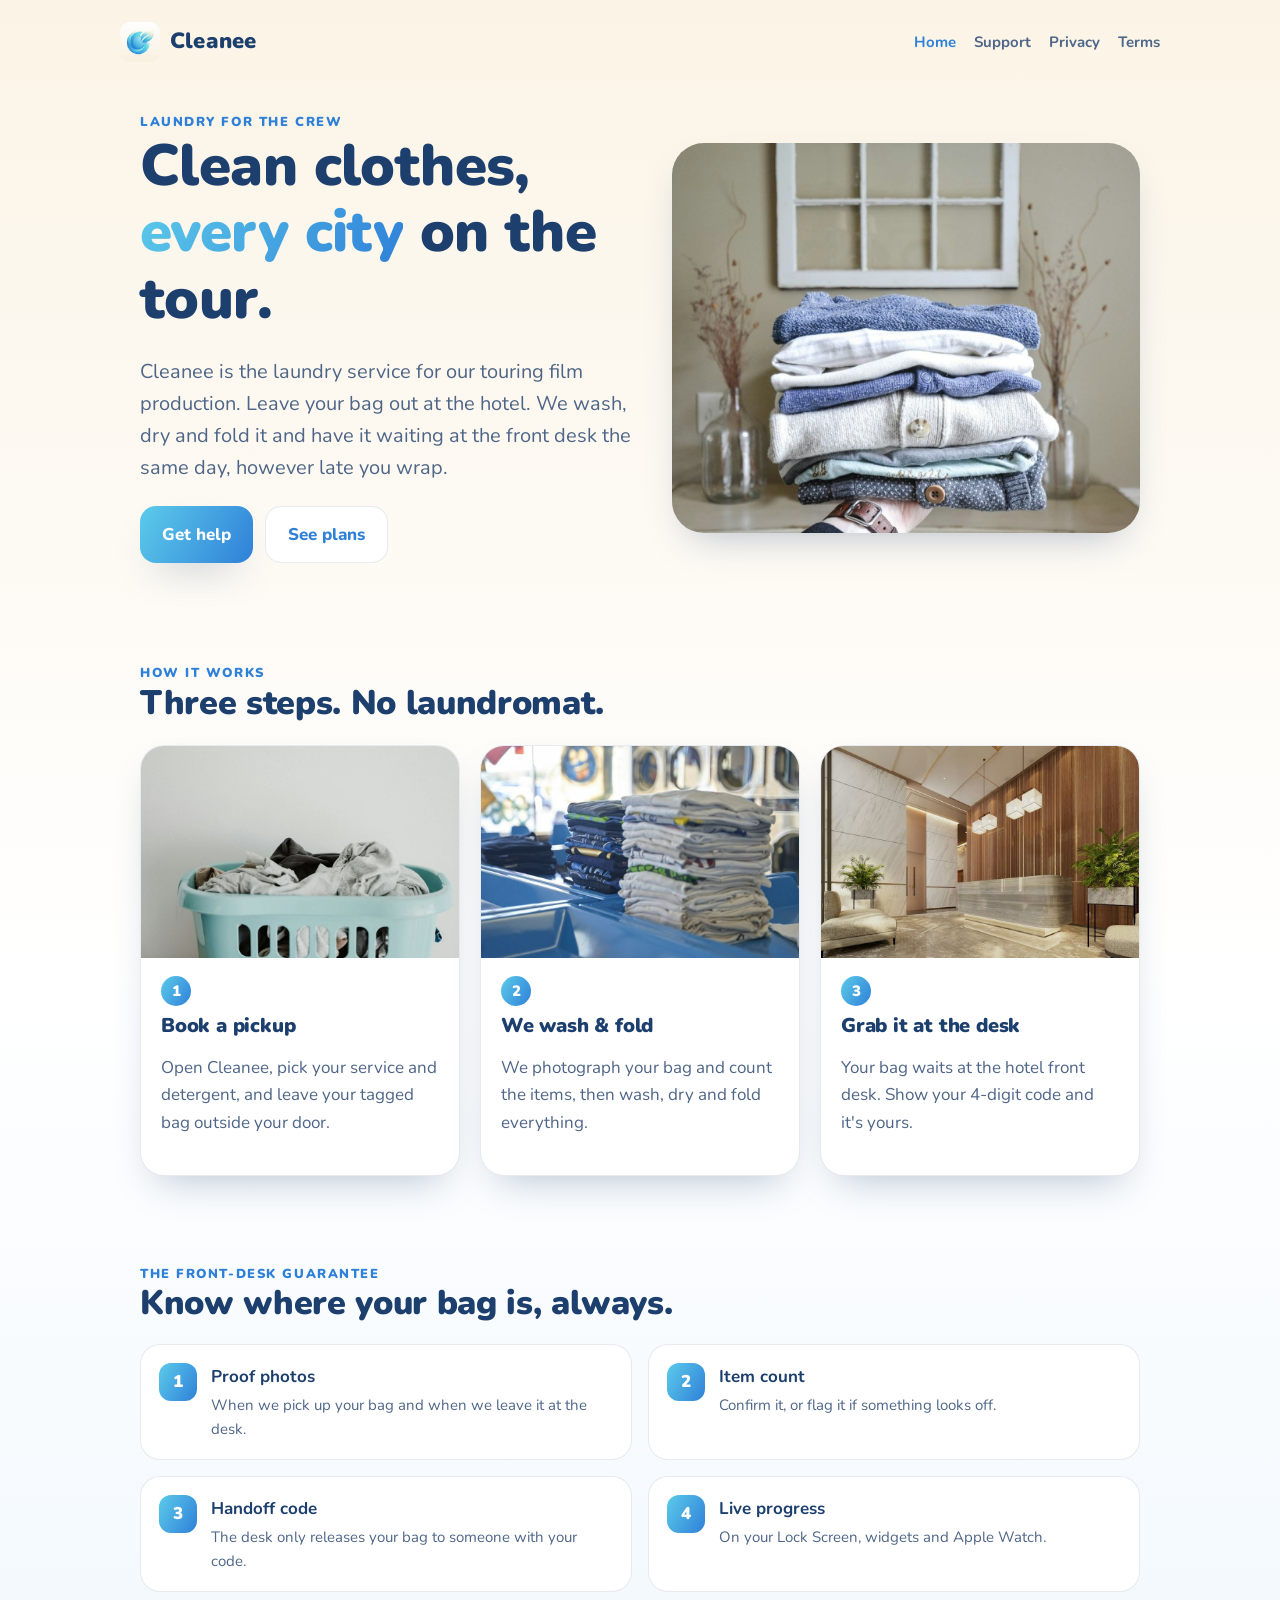
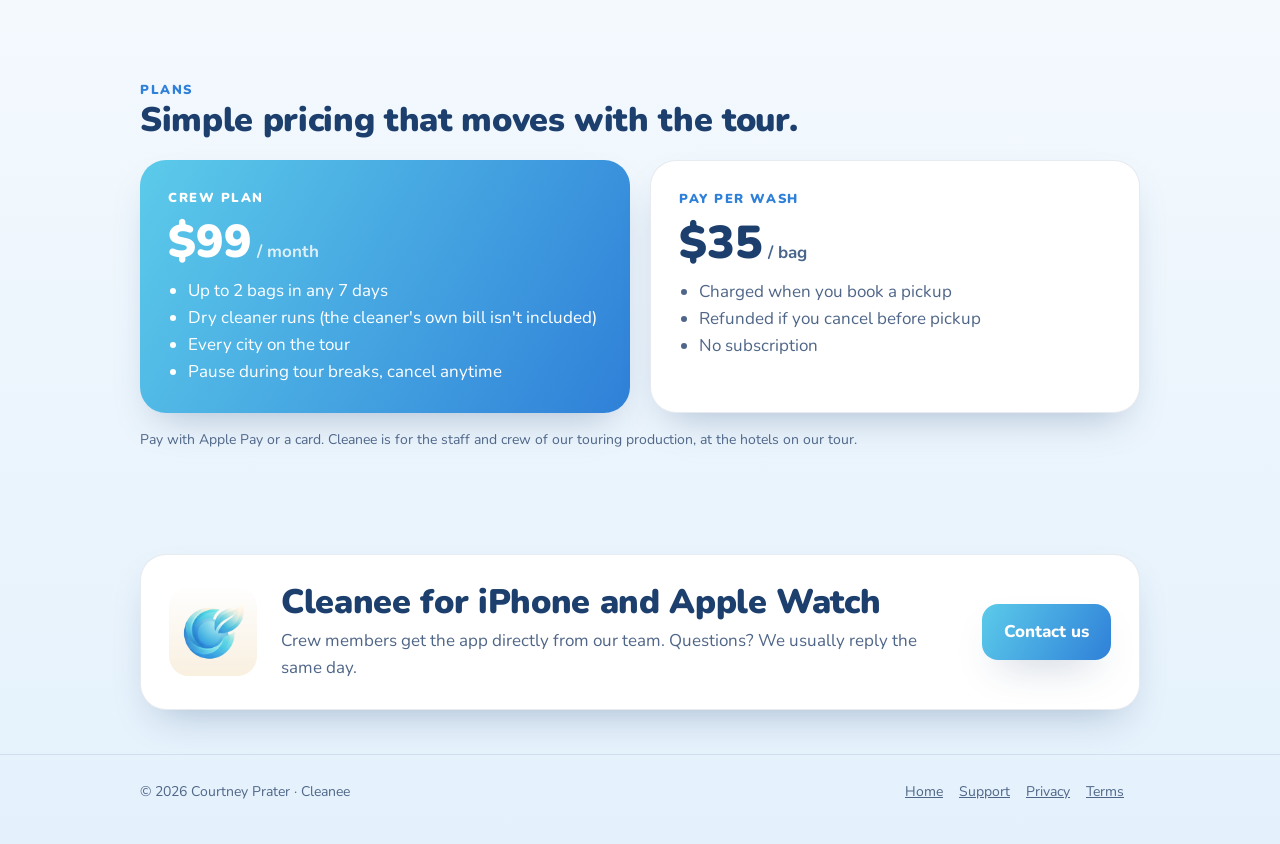
==== index.html @ 08f6add3 "Cleanee website: home, support, privacy and terms Co-Authored-By: Claude Opus 5.5 <noreply@anthropic" ====
<!doctype html>
<html lang="en"><head><meta charset="utf-8"><meta name="viewport" content="width=device-width,initial-scale=1">
<title>Cleanee: laundry for the crew</title><meta name="description" content="Laundry pickup for touring film crews. Bag out at your hotel, clean clothes at the front desk the same day.">
<meta name="theme-color" content="#2F80D8">
<meta property="og:title" content="Cleanee: laundry for the crew"><meta property="og:description" content="Laundry pickup for touring film crews. Bag out at your hotel, clean clothes at the front desk the same day."><meta property="og:image" content="img/hero.jpg">
<link rel="icon" href="img/favicon.png"><link rel="apple-touch-icon" href="img/apple-touch-icon.png">
<link rel="preconnect" href="https://fonts.googleapis.com"><link rel="preconnect" href="https://fonts.gstatic.com" crossorigin>
<link href="https://fonts.googleapis.com/css2?family=Nunito:wght@400;700;800;900&display=swap" rel="stylesheet">
<link rel="stylesheet" href="style.css"></head>
<body>
<header class="wrap top"><a class="logo" href="index.html"><img src="img/icon.png" alt="">Cleanee</a><nav><a href="index.html" aria-current="page">Home</a><a href="support.html">Support</a><a href="privacy.html">Privacy</a><a href="terms.html">Terms</a></nav></header>
<main class="wrap">
<section class="hero">
<div>
<div class="eyebrow">Laundry for the crew</div>
<h1>Clean clothes, <span class="accent">every city</span> on the tour.</h1>
<p class="lead">Cleanee is the laundry service for our touring film production. Leave your bag out at the hotel. We wash, dry and fold it and have it waiting at the front desk the same day, however late you wrap.</p>
<div class="actions"><a class="btn" href="support.html">Get help</a><a class="btn ghost" href="#plans">See plans</a></div>
</div>
<div class="shot"><img src="img/hero.jpg" alt="A neat stack of folded laundry"></div>
</section>

<section class="section" id="how">
<div class="eyebrow">How it works</div>
<h2>Three steps. No laundromat.</h2>
<div class="steps">
<div class="step"><img src="img/pickup.jpg" alt="A laundry basket" loading="lazy"><div><span class="num">1</span><h3>Book a pickup</h3><p>Open Cleanee, pick your service and detergent, and leave your tagged bag outside your door.</p></div></div>
<div class="step"><img src="img/washfold.jpg" alt="Stacks of folded shirts" loading="lazy"><div><span class="num">2</span><h3>We wash &amp; fold</h3><p>We photograph your bag and count the items, then wash, dry and fold everything.</p></div></div>
<div class="step"><img src="img/frontdesk.jpg" alt="A hotel lobby front desk" loading="lazy"><div><span class="num">3</span><h3>Grab it at the desk</h3><p>Your bag waits at the hotel front desk. Show your 4-digit code and it's yours.</p></div></div>
</div>
</section>

<section class="section">
<div class="eyebrow">The front-desk guarantee</div>
<h2>Know where your bag is, always.</h2>
<div class="features">
<div class="feature"><div class="dot">1</div><div><strong>Proof photos</strong><p>When we pick up your bag and when we leave it at the desk.</p></div></div>
<div class="feature"><div class="dot">2</div><div><strong>Item count</strong><p>Confirm it, or flag it if something looks off.</p></div></div>
<div class="feature"><div class="dot">3</div><div><strong>Handoff code</strong><p>The desk only releases your bag to someone with your code.</p></div></div>
<div class="feature"><div class="dot">4</div><div><strong>Live progress</strong><p>On your Lock Screen, widgets and Apple Watch.</p></div></div>
</div>
</section>

<section class="section" id="plans">
<div class="eyebrow">Plans</div>
<h2>Simple pricing that moves with the tour.</h2>
<div class="plans">
<div class="plan best"><div class="eyebrow">Crew Plan</div><div class="price">$99<small> / month</small></div><ul><li>Up to 2 bags in any 7 days</li><li>Dry cleaner runs (the cleaner's own bill isn't included)</li><li>Every city on the tour</li><li>Pause during tour breaks, cancel anytime</li></ul></div>
<div class="plan"><div class="eyebrow">Pay Per Wash</div><div class="price">$35<small> / bag</small></div><ul><li>Charged when you book a pickup</li><li>Refunded if you cancel before pickup</li><li>No subscription</li></ul></div>
</div>
<p class="small" style="margin-top:16px">Pay with Apple Pay or a card. Cleanee is for the staff and crew of our touring production, at the hotels on our tour.</p>
</section>

<section class="section"><div class="card" style="display:flex;gap:24px;align-items:center;flex-wrap:wrap">
<img src="img/icon.png" alt="Cleanee app icon" style="width:88px;height:88px;border-radius:20px">
<div style="flex:1;min-width:240px"><h2 style="margin:0">Cleanee for iPhone and Apple Watch</h2><p style="margin:.3em 0 0">Crew members get the app directly from our team. Questions? We usually reply the same day.</p></div>
<a class="btn" href="mailto:prater10@icloud.com?subject=Cleanee">Contact us</a>
</div></section>
</main>
<footer><div class="wrap"><div>&copy; 2026 Courtney Prater &middot; Cleanee</div><div><a href="index.html" aria-current="page">Home</a><a href="support.html">Support</a><a href="privacy.html">Privacy</a><a href="terms.html">Terms</a></div></div></footer>
</body></html>
---- style.css ----
:root{
  --navy:#1C3F6E;--blue:#2F80D8;--aqua:#5CCBEA;--cream:#FBF4E6;
  --ink:#1C3F6E;--muted:#4F6688;--card:#FFFFFF;--line:rgba(28,63,110,.10);
  --bg:#FBF4E6;--bg2:#FFFFFF;--bg3:#E4F1FC;
  --brand:linear-gradient(120deg,var(--aqua),var(--blue));
  --shadow:0 18px 40px -18px rgba(28,63,110,.35);
}
@media (prefers-color-scheme:dark){:root:not([data-theme="light"]){
  --ink:#FFFFFF;--muted:#B7C6DC;--card:#162A45;--line:rgba(255,255,255,.10);
  --bg:#0D1A2C;--bg2:#10233D;--bg3:#14304F;--shadow:0 18px 40px -18px rgba(0,0,0,.6)}}
:root[data-theme="dark"]{--ink:#FFFFFF;--muted:#B7C6DC;--card:#162A45;--line:rgba(255,255,255,.10);--bg:#0D1A2C;--bg2:#10233D;--bg3:#14304F}
*{box-sizing:border-box}
html{-webkit-text-size-adjust:100%}
body{margin:0;color:var(--ink);background:linear-gradient(180deg,var(--bg),var(--bg2) 40%,var(--bg3));min-height:100vh;
  font:17px/1.6 ui-rounded,"SF Pro Rounded","Nunito",-apple-system,BlinkMacSystemFont,system-ui,sans-serif}
a{color:var(--blue)}
img{max-width:100%;display:block}
.wrap{max-width:1040px;margin:0 auto;padding:0 20px}
.top{display:flex;align-items:center;justify-content:space-between;gap:16px;padding:22px 0}
.logo{display:flex;align-items:center;gap:10px;text-decoration:none;color:var(--ink);font-weight:900;font-size:22px;letter-spacing:.2px}
.logo img{width:40px;height:40px;border-radius:10px}
.top nav{display:flex;gap:18px;flex-wrap:wrap}
.top nav a{text-decoration:none;color:var(--muted);font-weight:700;font-size:15px}
.top nav a[aria-current]{color:var(--blue)}
h1,h2,h3{line-height:1.15;margin:0 0 .4em;font-weight:900;letter-spacing:-.01em}
h1{font-size:clamp(34px,6vw,58px)}
h2{font-size:clamp(24px,3.4vw,34px)}
h3{font-size:20px}
p,li{color:var(--muted)}
strong{color:var(--ink)}
.accent{background:var(--brand);-webkit-background-clip:text;background-clip:text;color:transparent}
.btn{display:inline-flex;align-items:center;gap:8px;padding:14px 22px;border-radius:16px;background:var(--brand);color:#fff;text-decoration:none;font-weight:800;box-shadow:var(--shadow)}
.btn.ghost{background:var(--card);color:var(--blue);box-shadow:none;border:1px solid var(--line)}
.eyebrow{font-size:13px;font-weight:900;letter-spacing:.12em;text-transform:uppercase;color:var(--blue)}
.hero{display:grid;grid-template-columns:1.05fr 1fr;gap:40px;align-items:center;padding:28px 0 56px}
.hero p.lead{font-size:20px;max-width:30em}
.hero .actions{display:flex;gap:12px;flex-wrap:wrap;margin-top:22px}
.hero .shot{border-radius:32px;overflow:hidden;box-shadow:var(--shadow);aspect-ratio:6/5}
.hero .shot img{width:100%;height:100%;object-fit:cover}
.card{background:var(--card);border:1px solid var(--line);border-radius:26px;padding:28px;box-shadow:var(--shadow)}
.section{padding:44px 0}
.steps{display:grid;grid-template-columns:repeat(3,1fr);gap:20px;margin-top:22px}
.step{background:var(--card);border:1px solid var(--line);border-radius:24px;overflow:hidden;box-shadow:var(--shadow)}
.step img{aspect-ratio:3/2;object-fit:cover;width:100%}
.step div{padding:18px 20px 22px}
.num{display:inline-grid;place-items:center;width:30px;height:30px;border-radius:50%;background:var(--brand);color:#fff;font-weight:900;font-size:15px;margin-bottom:8px}
.features{display:grid;grid-template-columns:repeat(2,1fr);gap:16px;margin-top:20px}
.feature{display:flex;gap:14px;align-items:flex-start;background:var(--card);border:1px solid var(--line);border-radius:20px;padding:18px}
.feature .dot{flex:none;width:38px;height:38px;border-radius:12px;background:var(--brand);display:grid;place-items:center;color:#fff;font-weight:900}
.feature p{margin:.2em 0 0;font-size:15px}
.plans{display:grid;grid-template-columns:repeat(2,1fr);gap:20px;margin-top:20px}
.plan{background:var(--card);border:1px solid var(--line);border-radius:26px;padding:28px;box-shadow:var(--shadow)}
.plan.best{background:var(--brand);color:#fff;border:0}
.plan.best p,.plan.best li,.plan.best strong,.plan.best .eyebrow{color:#fff}
.price{font-size:46px;font-weight:900;line-height:1;margin:10px 0}
.price small{font-size:17px;font-weight:700;opacity:.8}
.plan ul{padding-left:20px;margin:12px 0 0}
.doc{max-width:760px;margin:0 auto 56px}
.doc h1{font-size:clamp(30px,5vw,44px)}
.doc h2{font-size:21px;margin-top:28px}
.small{font-size:14px}
.faq p{margin:0 0 18px}
footer{border-top:1px solid var(--line);padding:26px 0 40px;font-size:14px;color:var(--muted)}
footer .wrap{display:flex;justify-content:space-between;gap:16px;flex-wrap:wrap}
footer a{color:var(--muted);margin-right:16px}
@media (max-width:820px){
  .hero{grid-template-columns:1fr;gap:26px;padding-top:8px}
  .steps,.features,.plans{grid-template-columns:1fr}
  .top{flex-wrap:wrap}
}
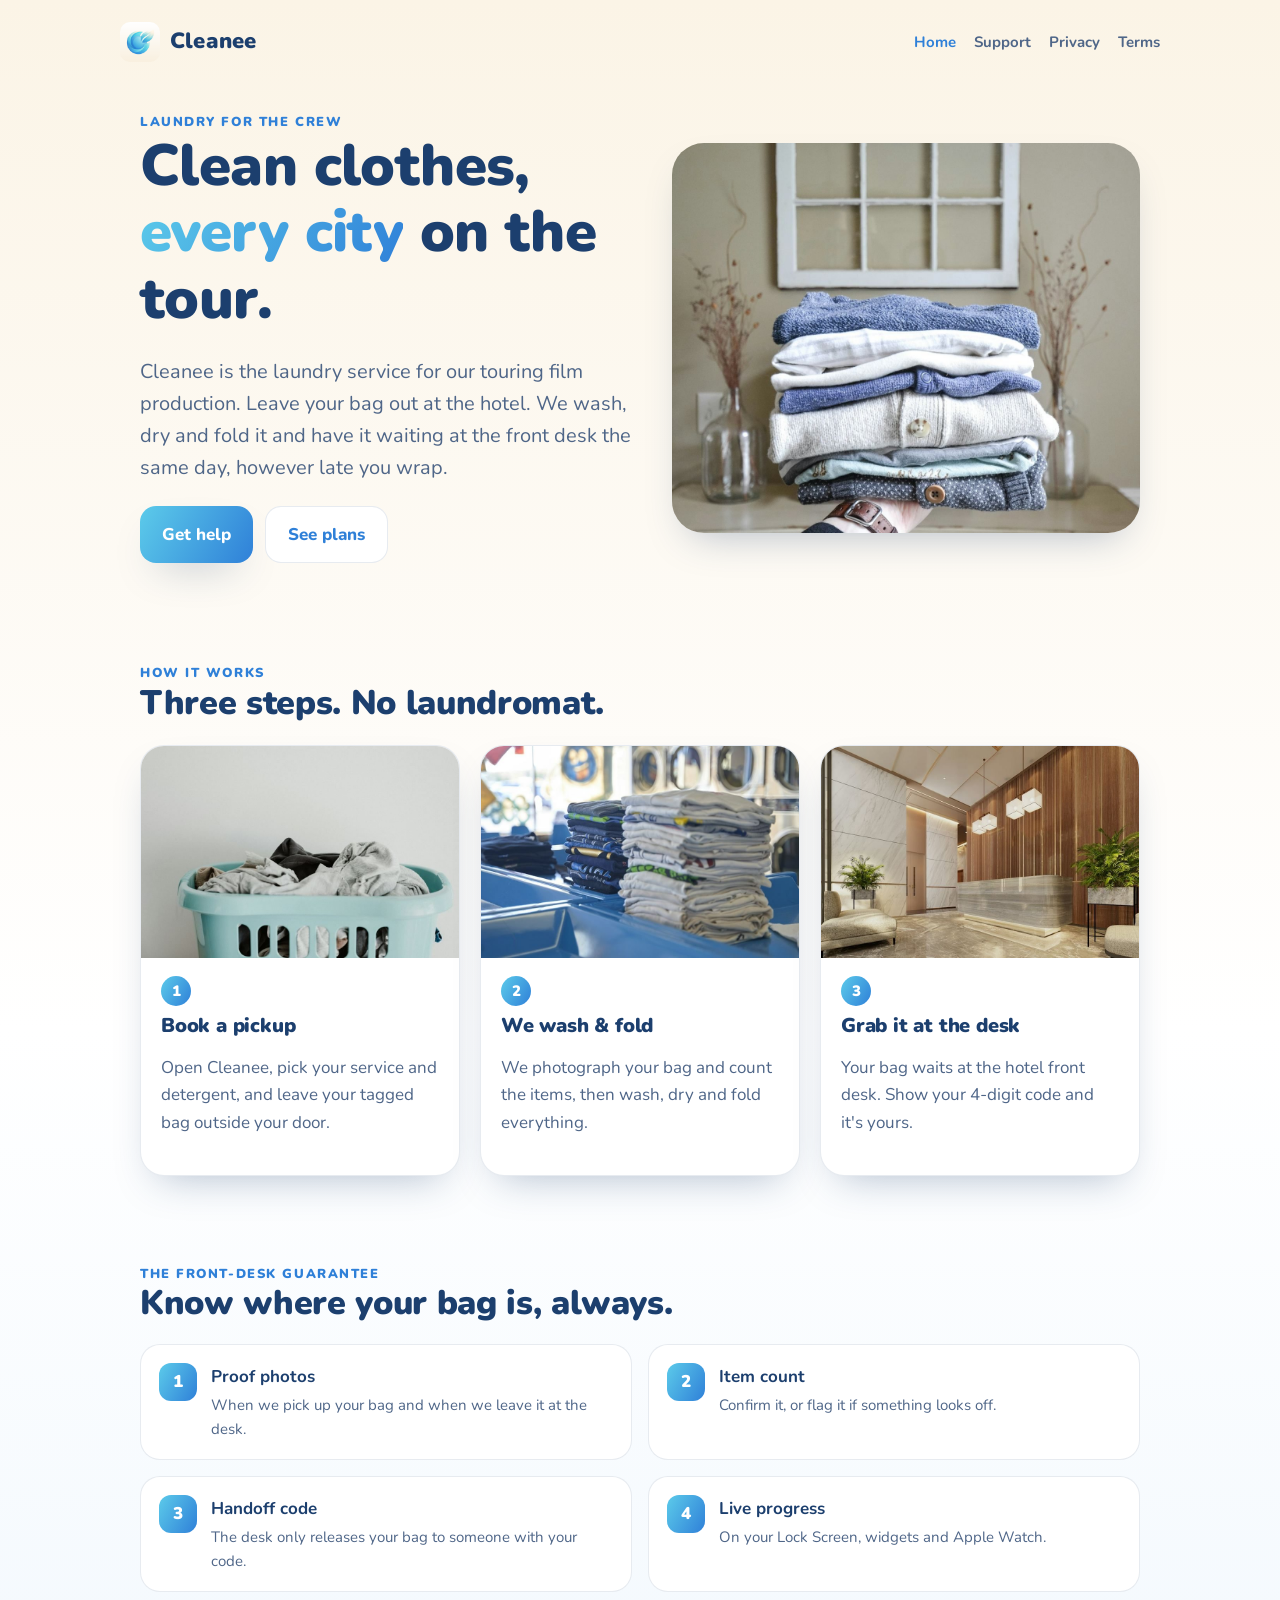
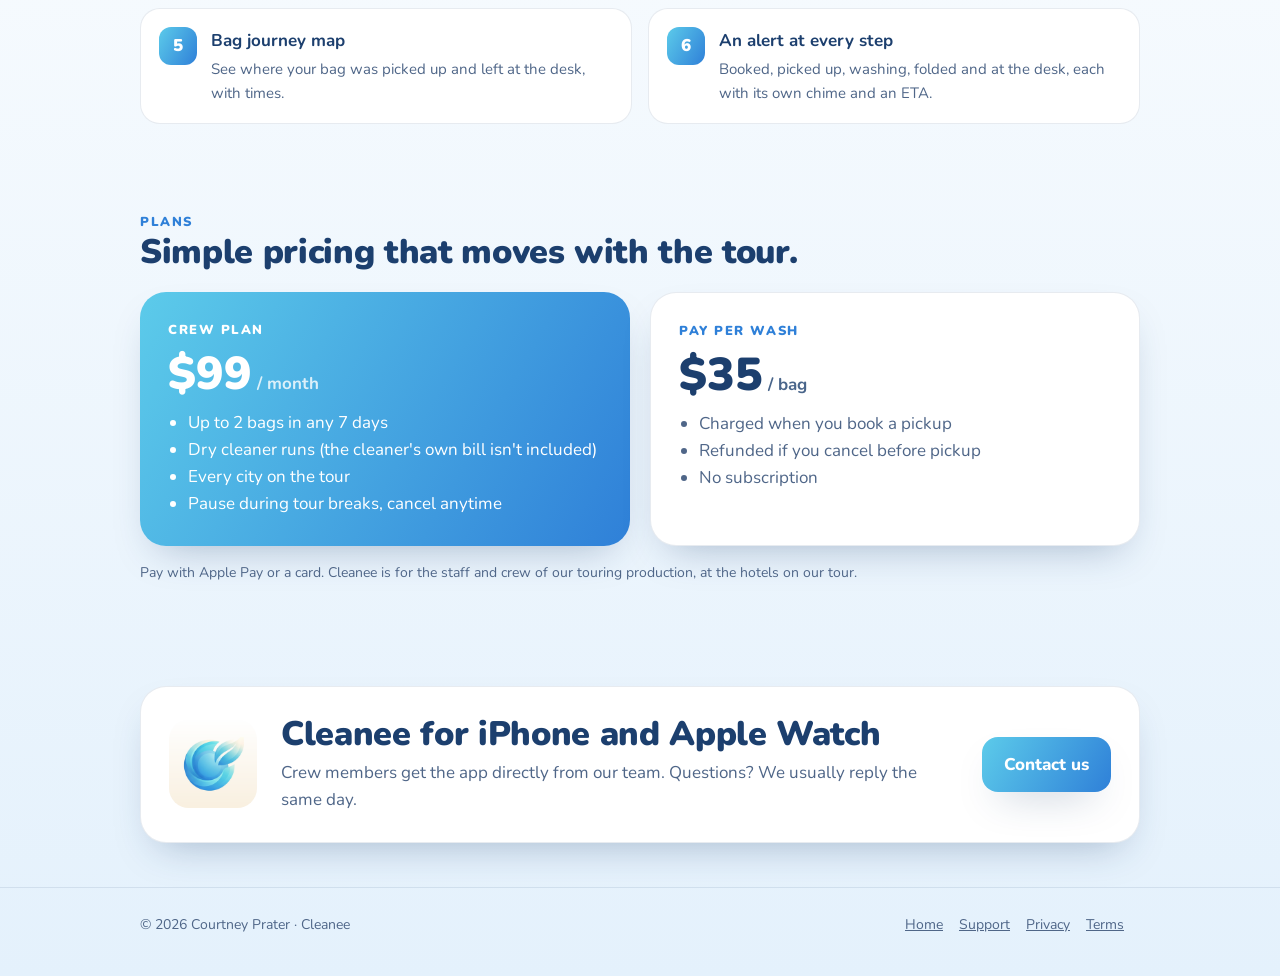
==== commit 0167dd8c: "Update Cleanee site for bag journey map, alerts and Apple Pay - Privacy: disclose bag journey locati" ====
--- a/index.html
+++ b/index.html
@@ -38,6 +38,8 @@
 <div class="feature"><div class="dot">2</div><div><strong>Item count</strong><p>Confirm it, or flag it if something looks off.</p></div></div>
 <div class="feature"><div class="dot">3</div><div><strong>Handoff code</strong><p>The desk only releases your bag to someone with your code.</p></div></div>
 <div class="feature"><div class="dot">4</div><div><strong>Live progress</strong><p>On your Lock Screen, widgets and Apple Watch.</p></div></div>
+<div class="feature"><div class="dot">5</div><div><strong>Bag journey map</strong><p>See where your bag was picked up and left at the desk, with times.</p></div></div>
+<div class="feature"><div class="dot">6</div><div><strong>An alert at every step</strong><p>Booked, picked up, washing, folded and at the desk, each with its own chime and an ETA.</p></div></div>
 </div>
 </section>
 
